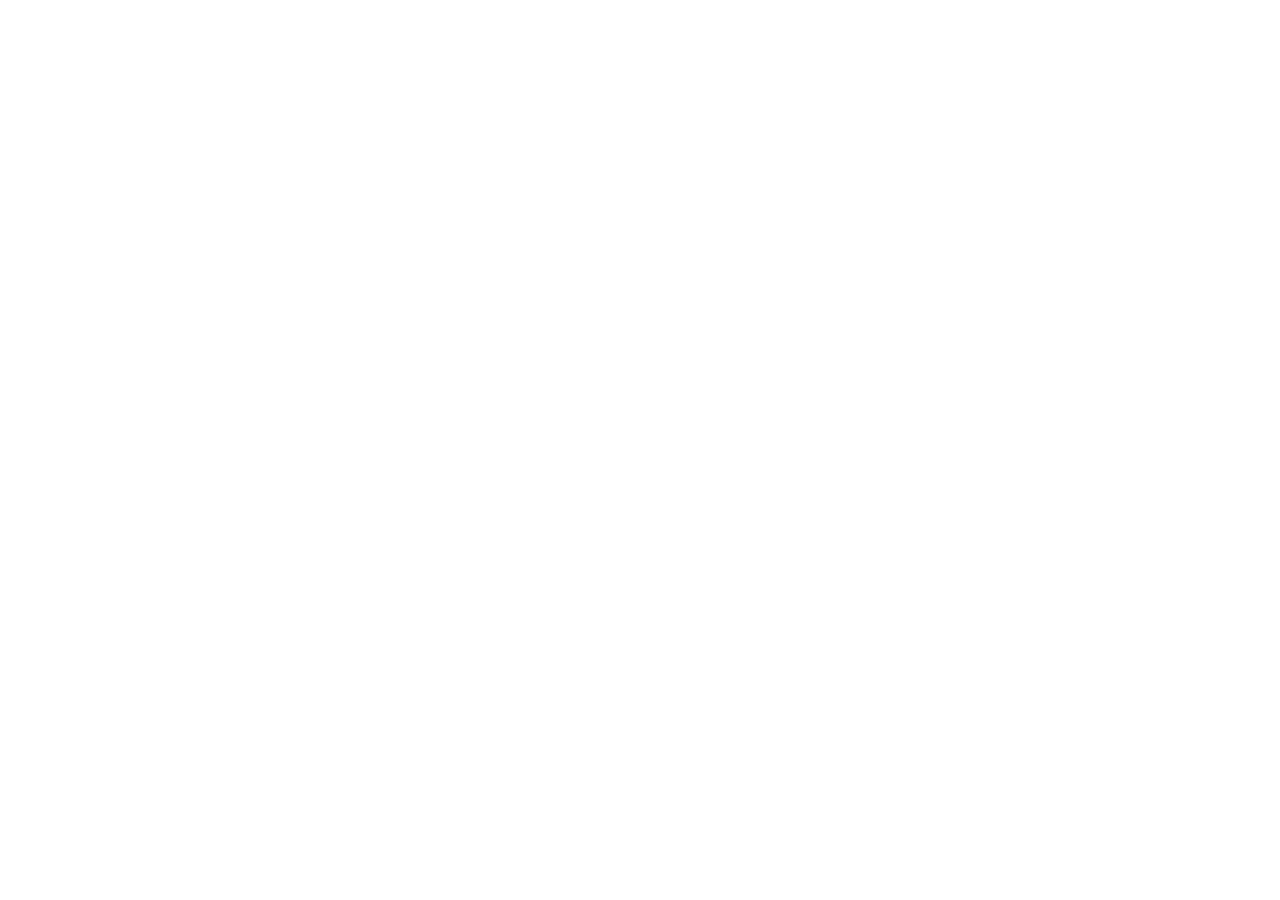
==== KopiNusantara-Kelompok5/index.html @ c33a6845 "Template" ====
<!DOCTYPE html>
<html lang="en">
<head>
    <meta charset="UTF-8">
    <meta name="viewport" content="width=device-width, initial-scale=1.0">
    <link rel="stylesheet" href="style.css">
    <title>Document</title>
</head>
<body>
    
    <script src="script.js"></script>
</body>
</html>
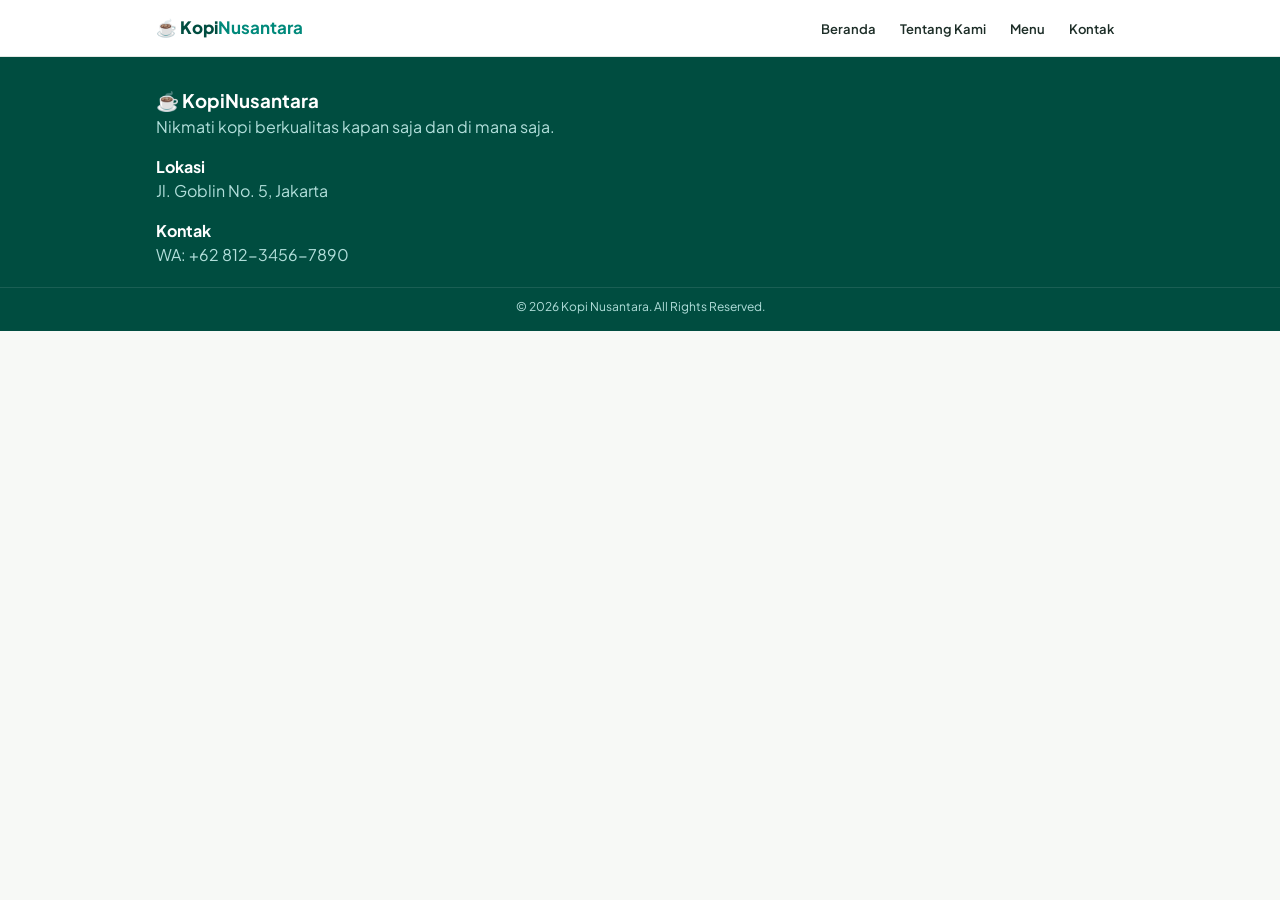
==== commit ed39bffb: "membuat navigation dan footer" ====
--- a/KopiNusantara-Kelompok5/index.html
+++ b/KopiNusantara-Kelompok5/index.html
@@ -1,13 +1,51 @@
 <!DOCTYPE html>
-<html lang="en">
+<html lang="id">
 <head>
     <meta charset="UTF-8">
     <meta name="viewport" content="width=device-width, initial-scale=1.0">
     <link rel="stylesheet" href="style.css">
-    <title>Document</title>
+    <title>Kopi Nusantara - Kelompok 5</title>
+    <link rel="preconnect" href="https://fonts.googleapis.com">
+    <link rel="preconnect" href="https://fonts.gstatic.com" crossorigin>
+    <link href="https://fonts.googleapis.com/css2?family=Plus+Jakarta+Sans:wght@400;500;600;700;800&display=swap" rel="stylesheet">
 </head>
 <body>
-    
-    <script src="script.js"></script>
+
+    <!-- Navigation -->
+    <header class="nav">
+        <div class="wrap nav-box">
+            <a href="#" class="logo">☕ Kopi<b>Nusantara</b></a>
+            <ul class="menu">
+                <li><a href="#beranda">Beranda</a></li>
+                <li><a href="#tentang">Tentang Kami</a></li>
+                <li><a href="#menu">Menu</a></li>
+                <li><a href="#kontak">Kontak</a></li>
+            </ul>
+        </div>
+    </header>
+
+ 
+
+    <!-- Footer -->
+    <footer id="kontak" class="foot">
+        <div class="wrap foot-grid">
+            <div>
+                <h3>☕ KopiNusantara</h3>
+                <p>Nikmati kopi berkualitas kapan saja dan di mana saja.</p>
+            </div>
+            <div>
+                <h4>Lokasi</h4>
+                <p>Jl. Goblin No. 5, Jakarta</p>
+            </div>
+            <div>
+                <h4>Kontak</h4>
+                <p>WA: +62 812-3456-7890</p>
+            </div>
+        </div>
+        <div class="foot-copy">
+            <p>&copy; 2026 Kopi Nusantara. All Rights Reserved.</p>
+        </div>
+    </footer>
+
 </body>
 </html>
--- a/KopiNusantara-Kelompok5/style.css
+++ b/KopiNusantara-Kelompok5/style.css
@@ -0,0 +1,101 @@
+* {
+    margin: 0;
+    padding: 0;
+    box-sizing: border-box;
+}
+
+body {
+    font-family: 'Plus Jakarta Sans', sans-serif;
+    background: #f7f9f6;
+    color: #1c2d27;
+    line-height: 1.5;
+    overflow-x: hidden;
+}
+
+.wrap {
+    width: 100%;
+    max-width: 1000px;
+    padding: 0 16px;
+    margin: 0 auto;
+}
+
+.sec {
+    padding: 40px 0;
+}
+
+/* Navigasi */
+.nav {
+    background: #ffffff;
+    border-bottom: 1px solid #e2e8e4;
+    position: sticky;
+    top: 0;
+    z-index: 100;
+}
+
+.nav-box {
+    display: flex;
+    justify-content: space-between;
+    align-items: center;
+    height: 56px;
+}
+
+.logo {
+    text-decoration: none;
+    color: #004d40;
+    font-size: 17px;
+    font-weight: 800;
+}
+
+.logo b {
+    color: #00897b;
+}
+
+.menu {
+    display: flex;
+    list-style: none;
+    gap: 4px;
+}
+
+.menu a {
+    text-decoration: none;
+    color: #1c2d27;
+    font-weight: 600;
+    font-size: 13px;
+    padding: 6px 10px;
+    border-radius: 6px;
+    transition: 0.2s;
+}
+
+.menu a:hover {
+    background: #f0fdf4;
+    color: #00897b;
+}
+
+.menu a:active {
+    transform: scale(0.95);
+}
+
+/* Footer */
+.foot {
+    background: #004d40;
+    color: #b2dfdb;
+    padding: 30px 0 15px;
+}
+
+.foot-grid {
+    display: grid;
+    gap: 16px;
+}
+
+.foot h3,
+.foot h4 {
+    color: #ffffff;
+}
+
+.foot-copy {
+    text-align: center;
+    margin-top: 20px;
+    padding-top: 10px;
+    border-top: 1px solid rgba(255, 255, 255, 0.1);
+    font-size: 12px;
+}
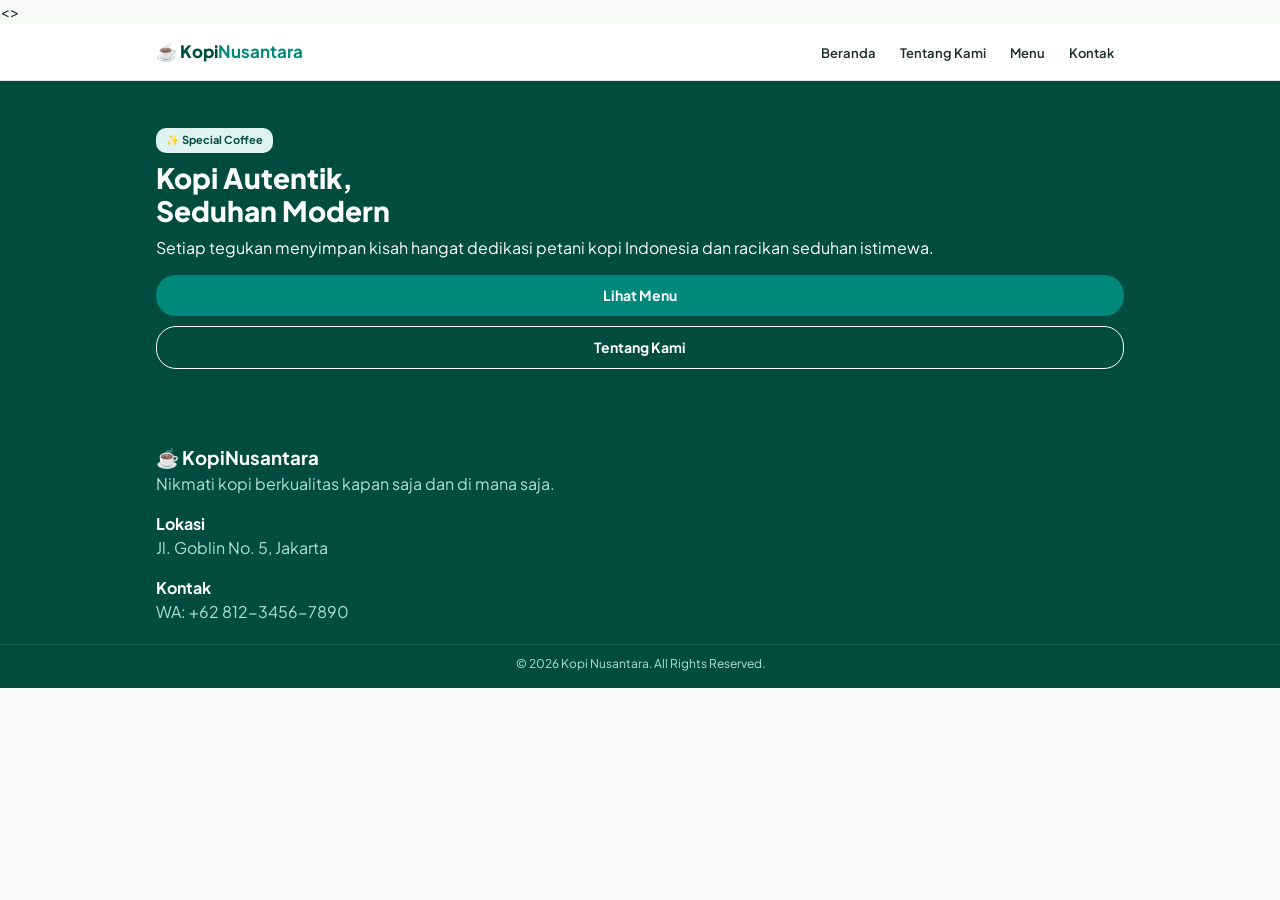
==== commit 88cd73d1: "Membuat Header" ====
--- a/KopiNusantara-Kelompok5/index.html
+++ b/KopiNusantara-Kelompok5/index.html
@@ -9,7 +9,7 @@
     <link rel="preconnect" href="https://fonts.gstatic.com" crossorigin>
     <link href="https://fonts.googleapis.com/css2?family=Plus+Jakarta+Sans:wght@400;500;600;700;800&display=swap" rel="stylesheet">
 </head>
-<body>
+<>
 
     <!-- Navigation -->
     <header class="nav">
@@ -24,7 +24,18 @@
         </div>
     </header>
 
- 
+    <!-- Header -->
+    <section id="beranda" class="header">
+        <div class="wrap header-top">
+            <span class="tag">✨ Special Coffee</span>
+            <h1>Kopi Autentik,<br>Seduhan Modern</h1>
+            <p>Setiap tegukan menyimpan kisah hangat dedikasi petani kopi Indonesia dan racikan seduhan istimewa.</p>
+            <div class="btn-group">
+                <a href="#menu" class="btn btn-menu">Lihat Menu</a>
+                <a href="#tentang" class="btn btn-aboutus">Tentang Kami</a>
+            </div>
+        </div>
+    </section>
 
     <!-- Footer -->
     <footer id="kontak" class="foot">
--- a/KopiNusantara-Kelompok5/style.css
+++ b/KopiNusantara-Kelompok5/style.css
@@ -98,4 +98,64 @@
     padding-top: 10px;
     border-top: 1px solid rgba(255, 255, 255, 0.1);
     font-size: 12px;
+}
+
+.tag {
+    display: inline-block;
+    background: #e0f2f1;
+    color: #004d40;
+    font-size: 11px;
+    font-weight: 700;
+    padding: 4px 10px;
+    border-radius: 10px;
+}
+
+.header {
+    padding: 45px 0;
+    color: #ffffff;
+    background: #004d40;
+}
+
+.header-top h1 {
+    font-size: 28px;
+    font-weight: 800;
+    margin: 8px 0;
+    line-height: 1.2;
+}
+
+.btn-group {
+    display: flex;
+    flex-direction: column;
+    gap: 10px;
+    margin-top: 15px;
+}
+
+.btn {
+    display: inline-block;
+    padding: 10px 18px;
+    border-radius: 20px;
+    text-decoration: none;
+    font-weight: 700;
+    font-size: 14px;
+    text-align: center;
+    transition: 0.15s;
+}
+
+.btn-menu {
+    background: #00897b;
+    color: #ffffff;
+}
+
+.btn-aboutus {
+    border: 1px solid #ffffff;
+    color: #ffffff;
+}
+
+.btn:hover {
+    opacity: 0.9;
+    transform: translateY(-2px);
+}
+
+.btn:active {
+    transform: translateY(1px) scale(0.97);
 }
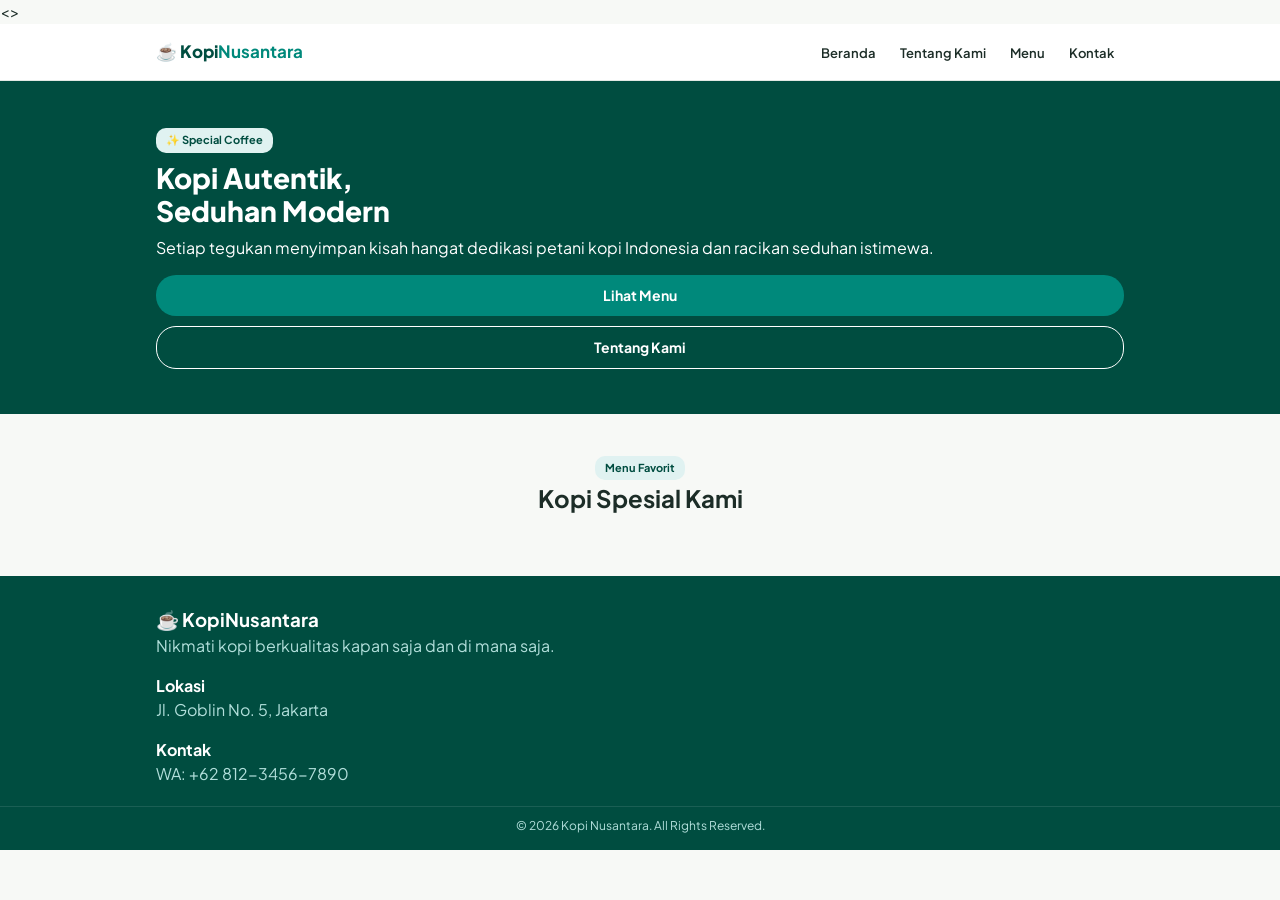
==== commit ec1a572b: "membuat container grid dan style" ====
--- a/KopiNusantara-Kelompok5/index.html
+++ b/KopiNusantara-Kelompok5/index.html
@@ -37,6 +37,18 @@
         </div>
     </section>
 
+    <!-- Menu -->
+    <section id="menu" class="sec wrap">
+        <div class="head">
+            <span class="tag">Menu Favorit</span>
+            <h2>Kopi Spesial Kami</h2>
+        </div>
+
+        <div class="grid">
+            <!-- Menu -->
+        </div>
+    </section>
+    
     <!-- Footer -->
     <footer id="kontak" class="foot">
         <div class="wrap foot-grid">
--- a/KopiNusantara-Kelompok5/style.css
+++ b/KopiNusantara-Kelompok5/style.css
@@ -158,4 +158,86 @@
 
 .btn:active {
     transform: translateY(1px) scale(0.97);
+}
+
+/* Layout Head & Grid */
+.head {
+    text-align: center;
+    margin-bottom: 20px;
+}
+
+.grid {
+    display: grid;
+    grid-template-columns: 1fr;
+    gap: 16px;
+}
+
+/* Card Component */
+.card {
+    background: #ffffff;
+    border-radius: 12px;
+    overflow: hidden;
+    border: 1px solid #e2e8e4;
+    transition: 0.2s;
+    cursor: pointer;
+}
+
+.card:hover {
+    transform: translateY(-3px);
+    box-shadow: 0 6px 15px rgba(0, 0, 0, 0.06);
+}
+
+.card:active {
+    transform: translateY(0) scale(0.98);
+}
+
+.img-box {
+    position: relative;
+    width: 100%;
+    overflow: hidden;
+    aspect-ratio: 4 / 3;
+    border-radius: 8px 8px 0 0;
+}
+
+.img-res {
+    max-width: 100%;
+    height: auto;
+    display: block;
+}
+
+.img-box img {
+    width: 100%;
+    height: 100%;
+    object-fit: cover;
+    transition: 0.3s;
+}
+
+.card:hover .img-box img {
+    transform: scale(1.05);
+}
+
+/* Badges */
+.badge {
+    position: absolute;
+    top: 10px;
+    left: 10px;
+    font-size: 11px;
+    font-weight: 700;
+    padding: 3px 8px;
+    border-radius: 8px;
+}
+
+.badge-bestseller {
+    background: #fff3e0;
+    color: #e65100;
+}
+
+.badge-signature {
+    background: #e0f2f1;
+    color: #004d40;
+}
+
+.badge-new {
+    background: #fff3e0;
+    color: #db6e33;
 }
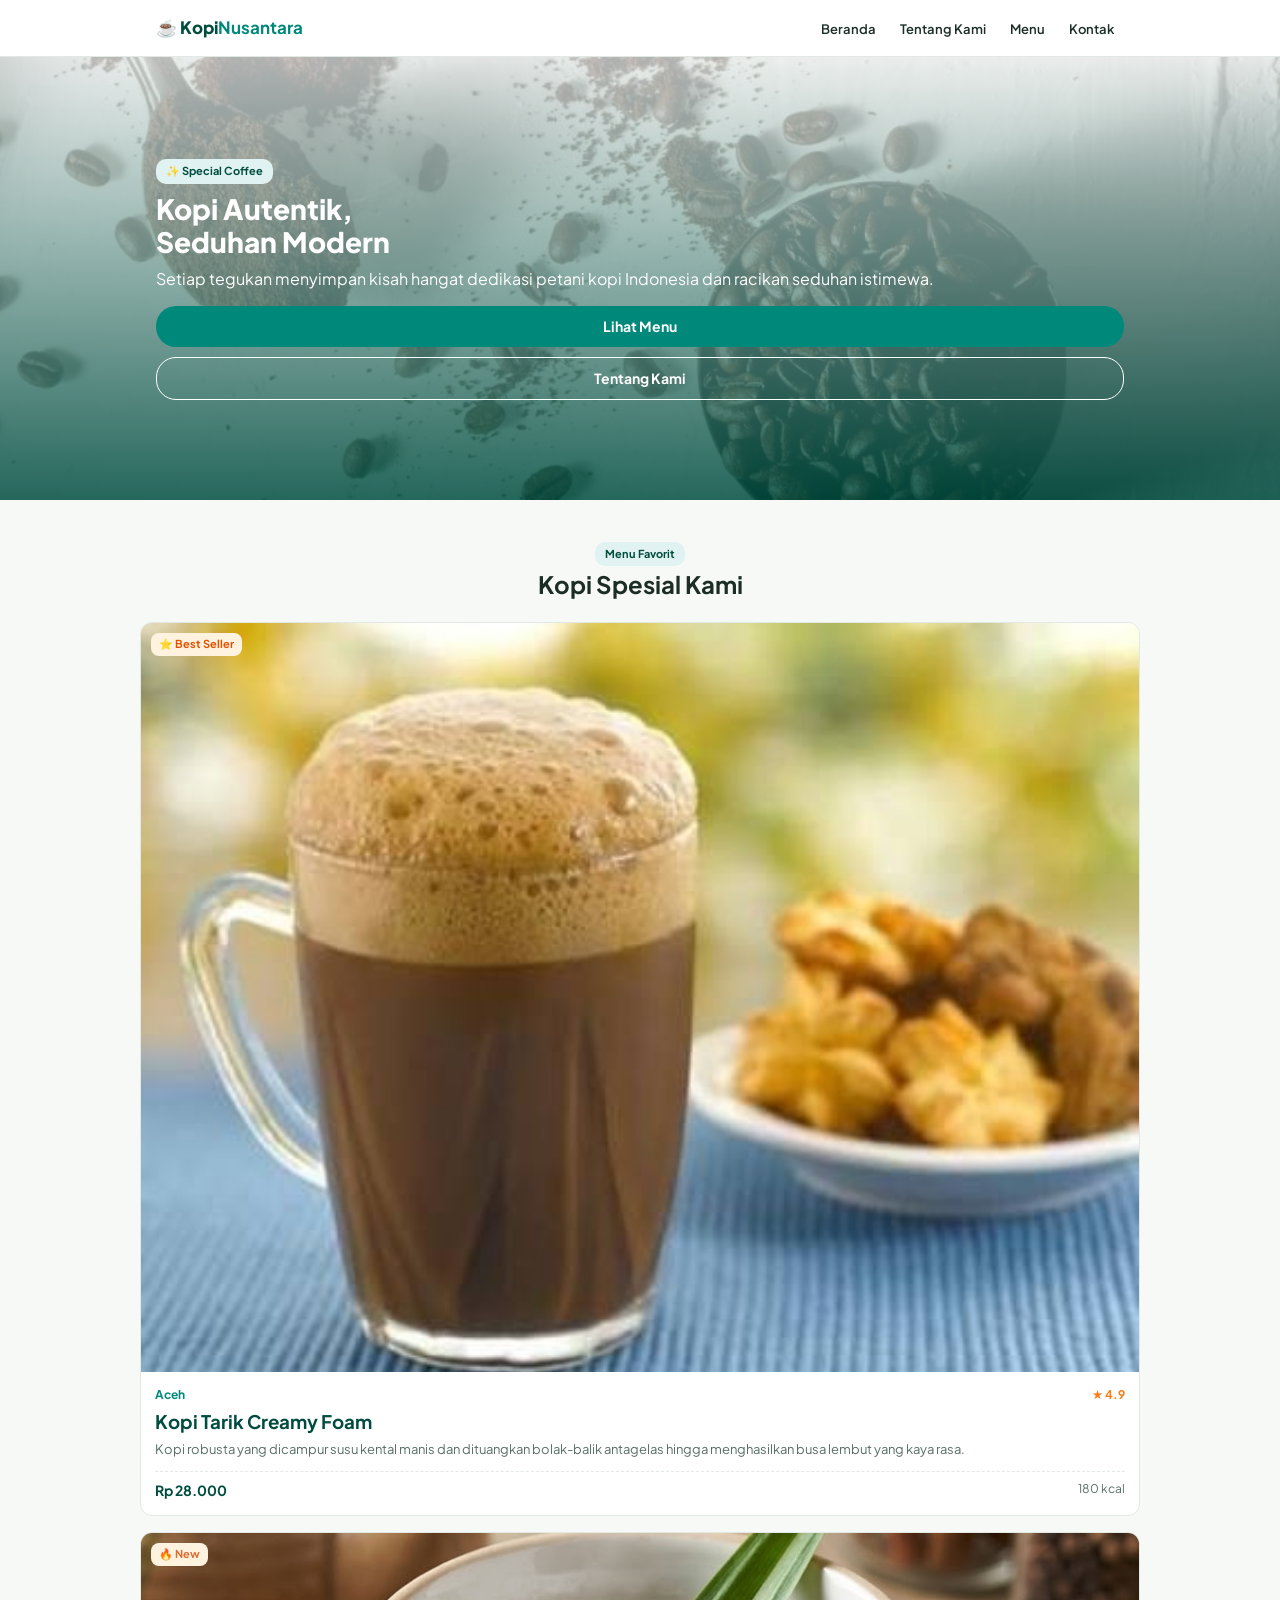
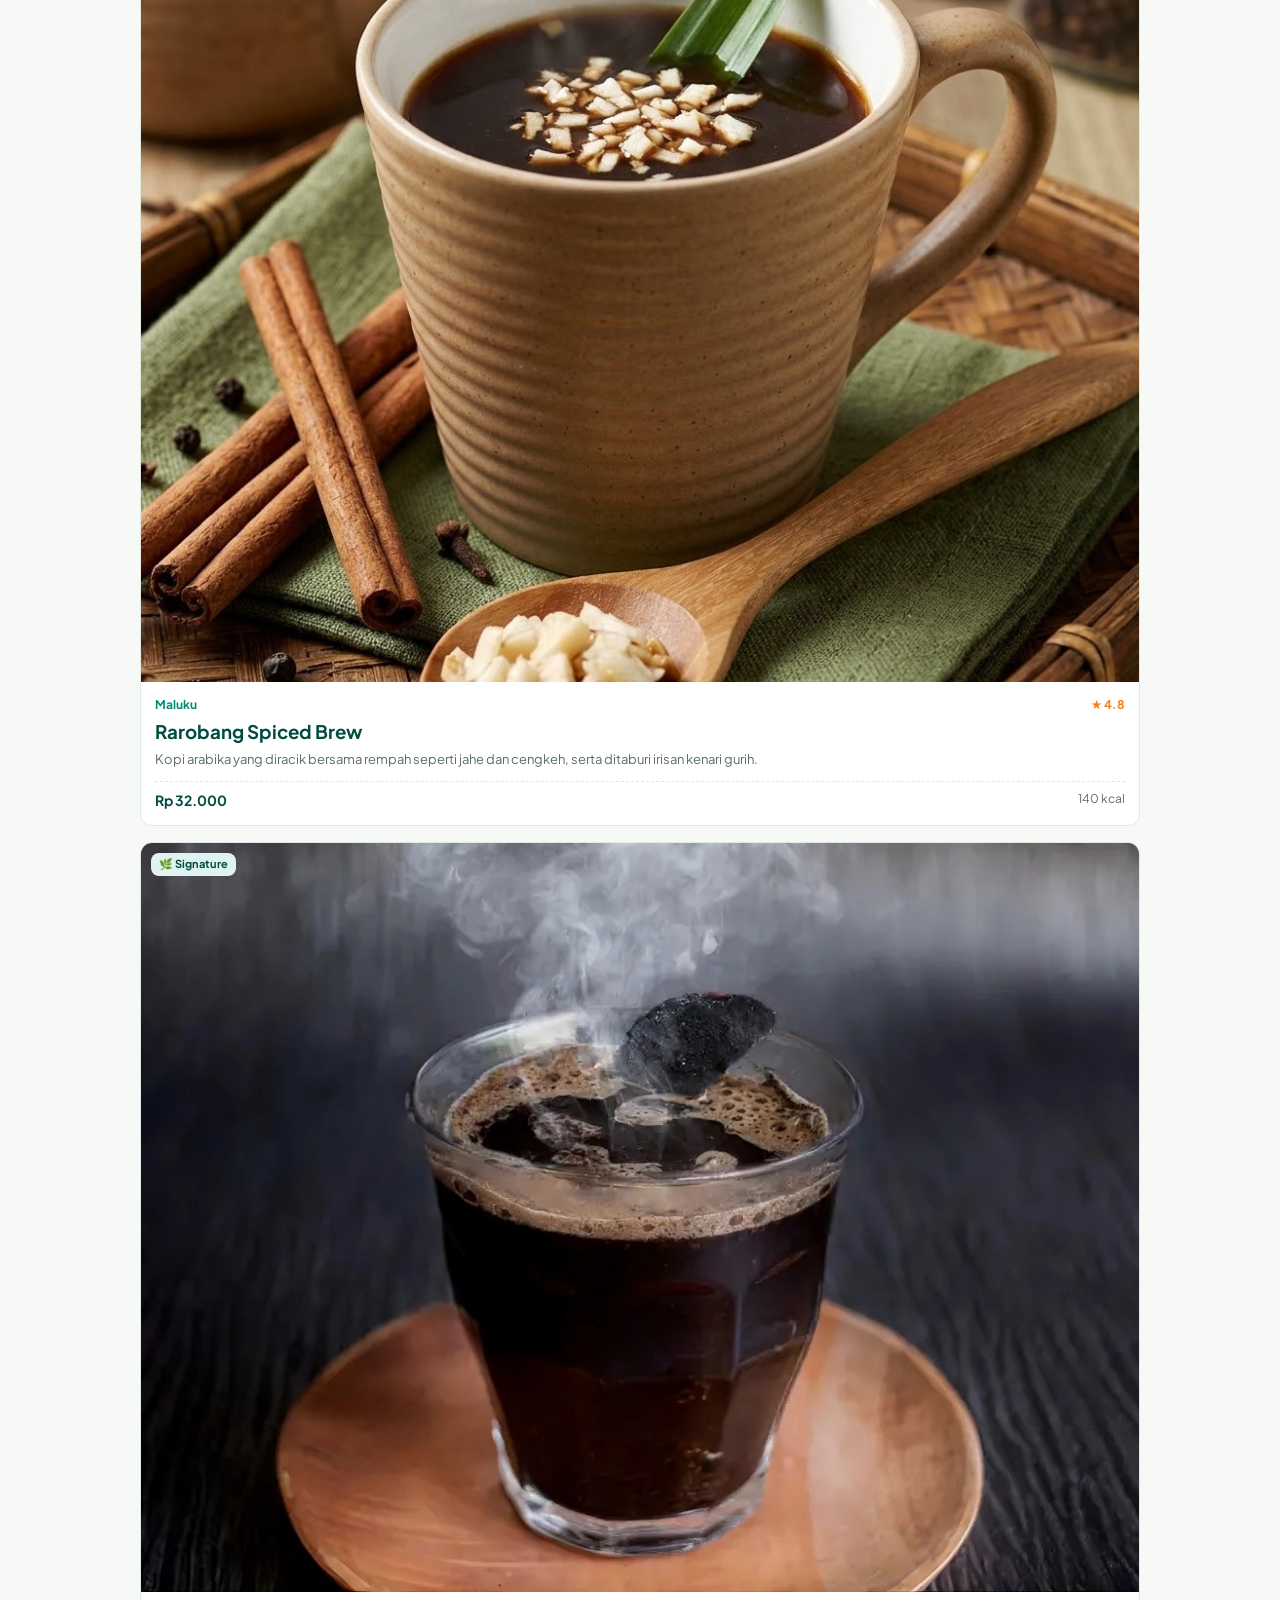
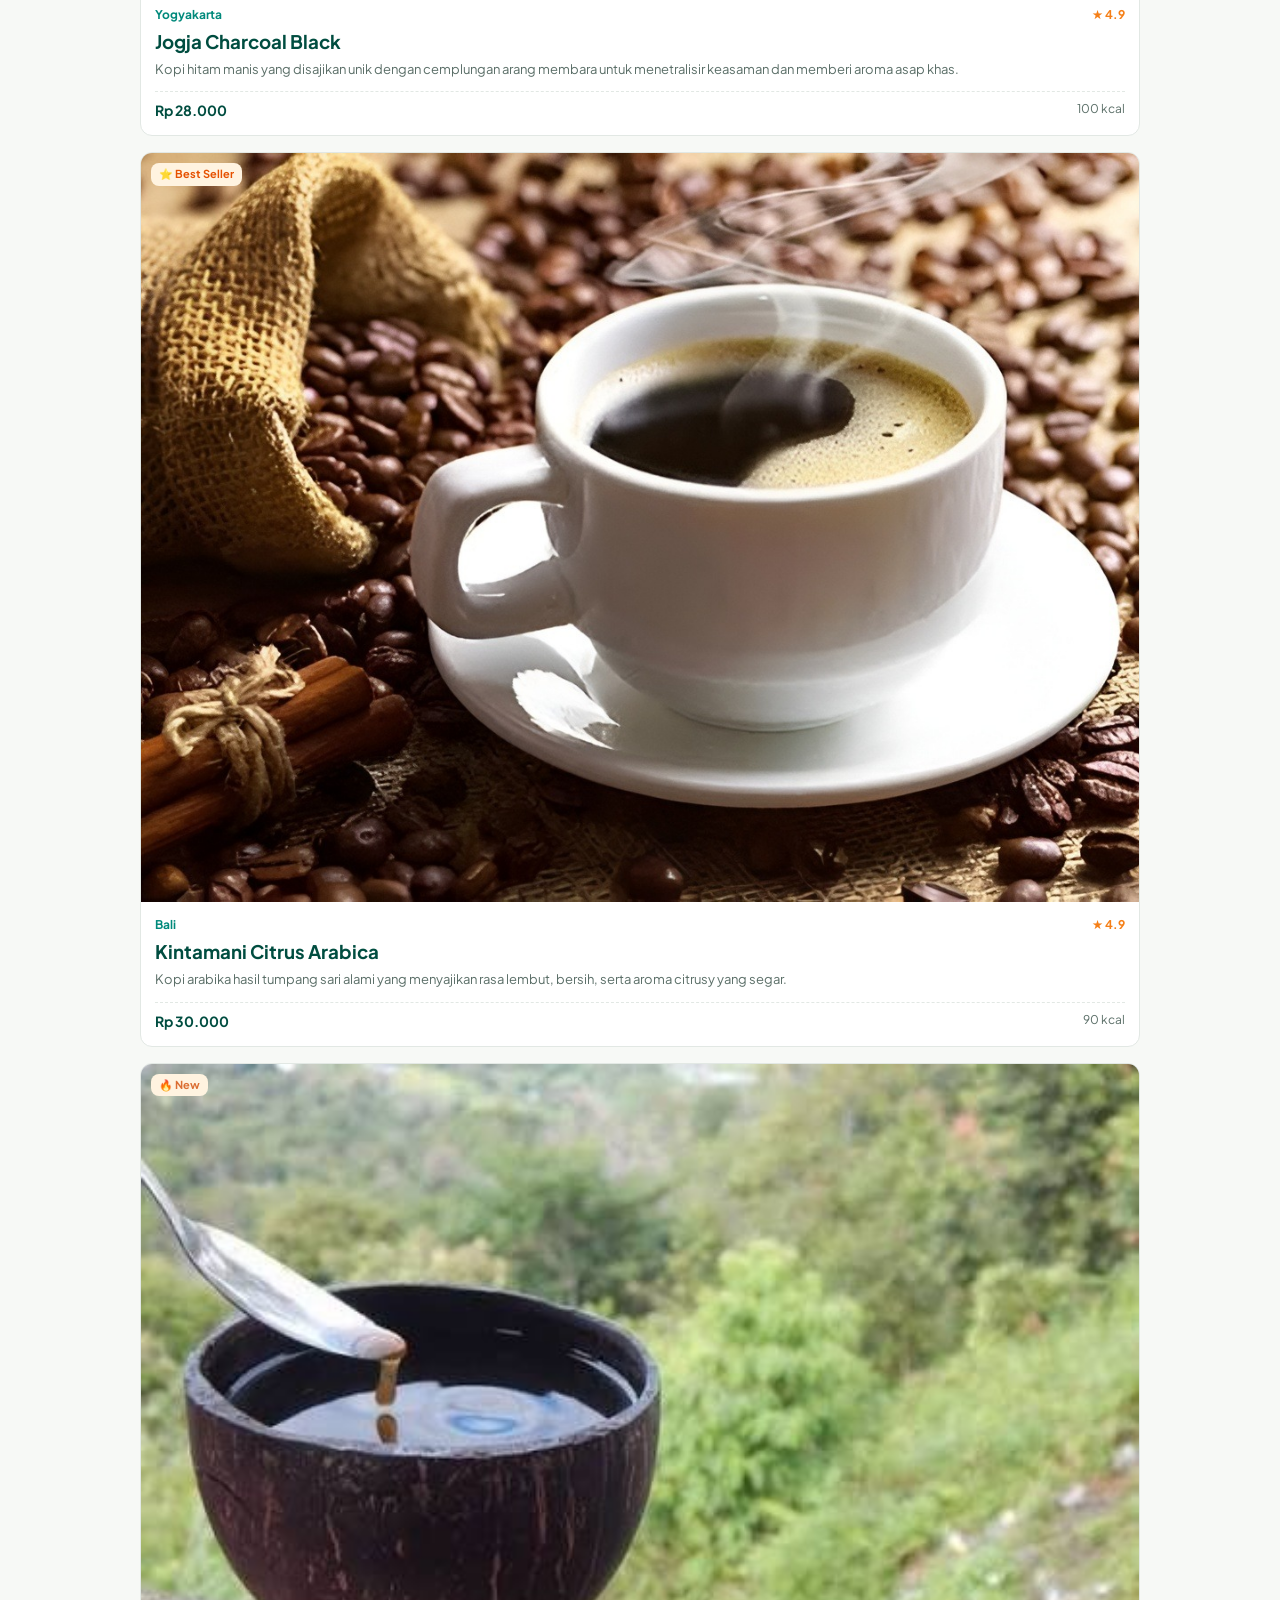
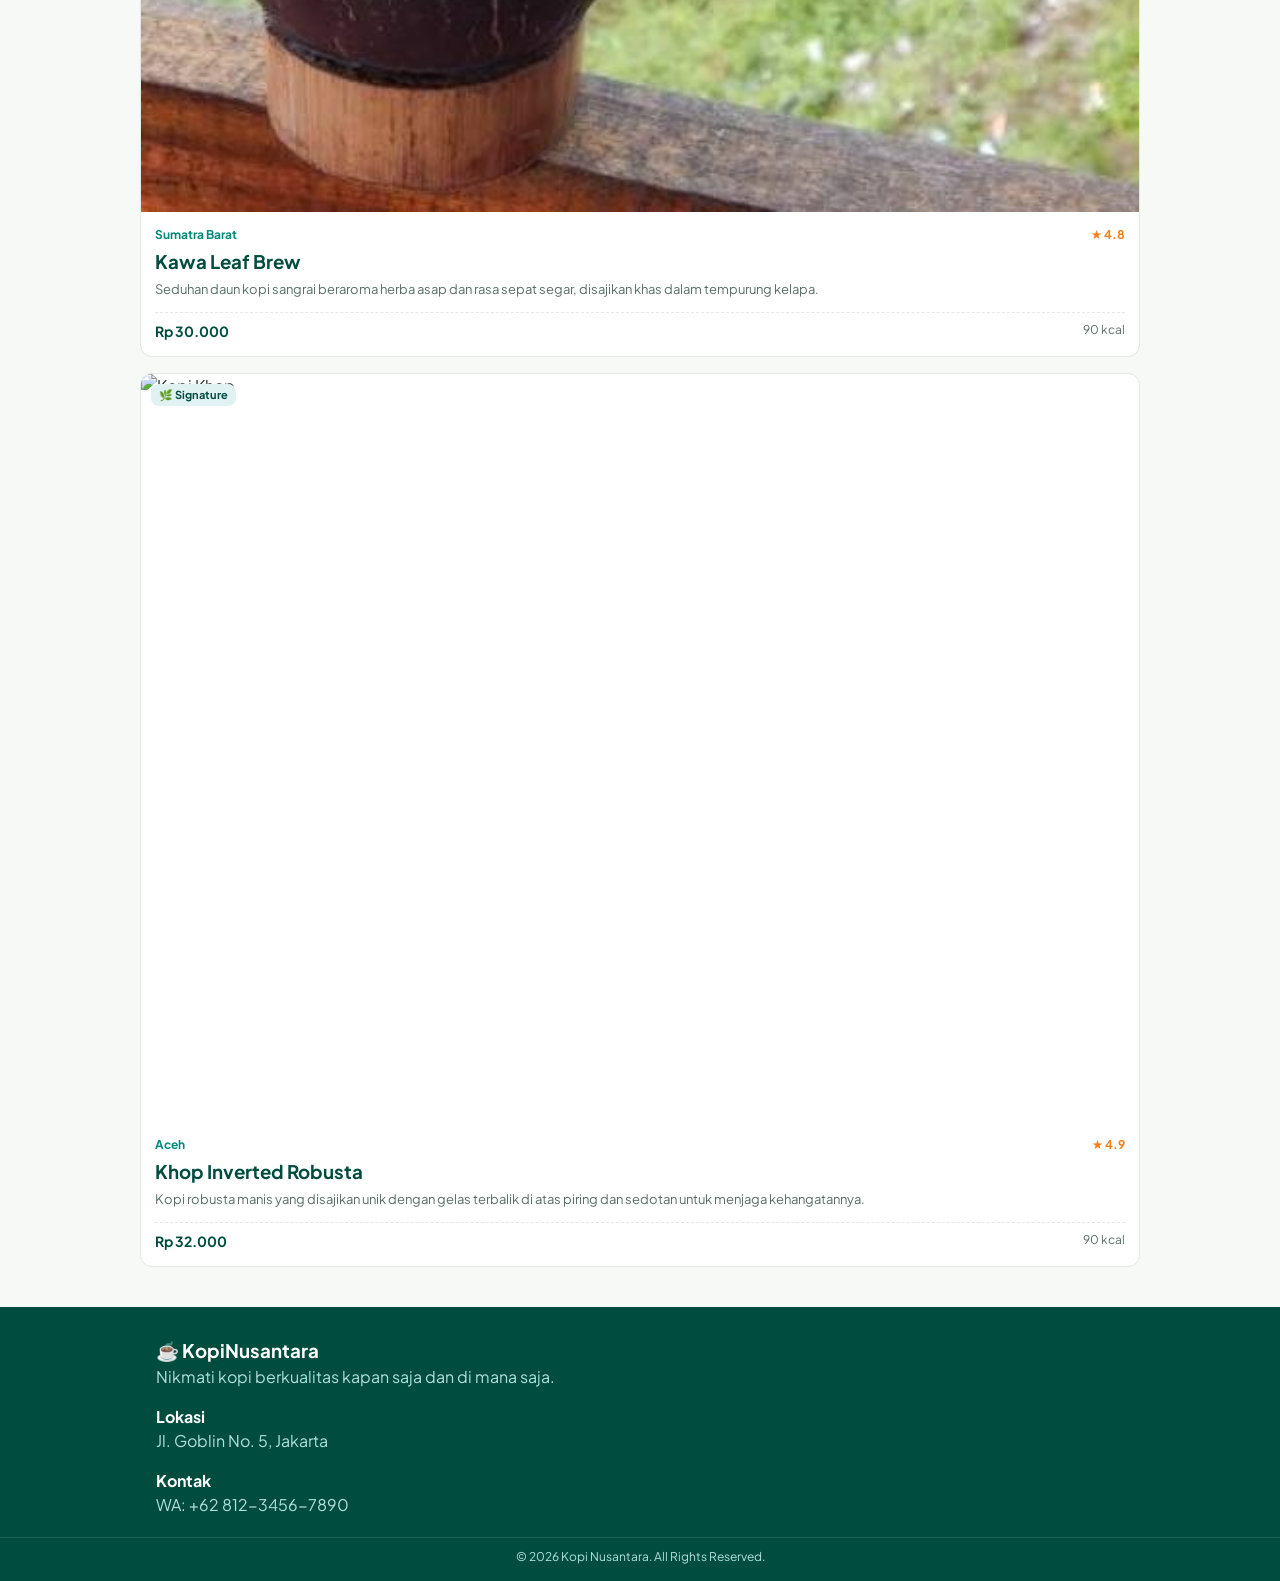
==== commit b2451722: "memasukkan menu dan menambah background header" ====
--- a/KopiNusantara-Kelompok5/index.html
+++ b/KopiNusantara-Kelompok5/index.html
@@ -9,8 +9,6 @@
     <link rel="preconnect" href="https://fonts.gstatic.com" crossorigin>
     <link href="https://fonts.googleapis.com/css2?family=Plus+Jakarta+Sans:wght@400;500;600;700;800&display=swap" rel="stylesheet">
 </head>
-<>
-
     <!-- Navigation -->
     <header class="nav">
         <div class="wrap nav-box">
@@ -45,7 +43,125 @@
         </div>
 
         <div class="grid">
-            <!-- Menu -->
+            <!-- Menu 1 -->
+            <div class="card">
+                <div class="img-box">
+                    <span class="badge badge-bestseller">⭐ Best Seller</span>
+                    <img src="assets/kopitarik.jpeg" alt="Kopi Tarik" class="img-res">
+                </div>
+                <div class="card-txt">
+                    <div class="card-top">
+                        <span class="daerah">Aceh</span>
+                        <span class="rate">★ 4.9</span>
+                    </div>
+                    <h3>Kopi Tarik Creamy Foam</h3>
+                    <p>Kopi robusta yang dicampur susu kental manis dan dituangkan bolak-balik antagelas hingga menghasilkan busa lembut yang kaya rasa.</p>
+                    <div class="card-bot">
+                        <span class="harga">Rp 28.000</span>
+                        <span class="info">180 kcal</span>
+                    </div>
+                </div>
+            </div>
+
+            <!-- Menu 2 -->
+            <div class="card">
+                <div class="img-box">
+                    <span class="badge badge-new">🔥 New</span>
+                    <img src="assets/kopirarobang.jpeg" alt="Kopi Rarobang" class="img-res">
+                </div>
+                <div class="card-txt">
+                    <div class="card-top">
+                        <span class="daerah">Maluku</span>
+                        <span class="rate">★ 4.8</span>
+                    </div>
+                    <h3>Rarobang Spiced Brew</h3>
+                    <p>Kopi arabika yang diracik bersama rempah seperti jahe dan cengkeh, serta ditaburi irisan kenari gurih.</p>
+                    <div class="card-bot">
+                        <span class="harga">Rp 32.000</span>
+                        <span class="info">140 kcal</span>
+                    </div>
+                </div>
+            </div>
+
+            <!-- Menu 3 -->
+            <div class="card">
+                <div class="img-box">
+                    <span class="badge badge-signature">🌿 Signature</span>
+                    <img src="assets/kopijos.jpeg" alt="Kopi Jos" class="img-res">
+                </div>
+                <div class="card-txt">
+                    <div class="card-top">
+                        <span class="daerah">Yogyakarta</span>
+                        <span class="rate">★ 4.9</span>
+                    </div>
+                    <h3>Jogja Charcoal Black</h3>
+                    <p>Kopi hitam manis yang disajikan unik dengan cemplungan arang membara untuk menetralisir keasaman dan memberi aroma asap khas.</p>
+                    <div class="card-bot">
+                        <span class="harga">Rp 28.000</span>
+                        <span class="info">100 kcal</span>
+                    </div>
+                </div>
+            </div>
+
+            <!-- Menu 4 -->
+            <div class="card">
+                <div class="img-box">
+                    <span class="badge badge-bestseller">⭐ Best Seller</span>
+                    <img src="assets/kopikintamani.jpeg" alt="Kopi Kintamani" class="img-res">
+                </div>
+                <div class="card-txt">
+                    <div class="card-top">
+                        <span class="daerah">Bali</span>
+                        <span class="rate">★ 4.9</span>
+                    </div>
+                    <h3>Kintamani Citrus Arabica</h3>
+                    <p>Kopi arabika hasil tumpang sari alami yang menyajikan rasa lembut, bersih, serta aroma citrusy yang segar.</p>
+                    <div class="card-bot">
+                        <span class="harga">Rp 30.000</span>
+                        <span class="info">90 kcal</span>
+                    </div>
+                </div>
+            </div>
+
+            <!-- Menu 5 -->
+            <div class="card">
+                <div class="img-box">
+                    <span class="badge badge-new">🔥 New</span>
+                    <img src="assets/kopikawa.jpeg" alt="Kopi Kawa" class="img-res">
+                </div>
+                <div class="card-txt">
+                    <div class="card-top">
+                        <span class="daerah">Sumatra Barat</span>
+                        <span class="rate">★ 4.8</span>
+                    </div>
+                    <h3>Kawa Leaf Brew</h3>
+                    <p>Seduhan daun kopi sangrai beraroma herba asap dan rasa sepat segar, disajikan khas dalam tempurung kelapa.</p>
+                    <div class="card-bot">
+                        <span class="harga">Rp 30.000</span>
+                        <span class="info">90 kcal</span>
+                    </div>
+                </div>
+            </div>
+
+            <!-- Menu 6 -->
+            <div class="card">
+                <div class="img-box">
+                    <span class="badge badge-signature">🌿 Signature</span>
+                    <img src="assets/kopikhop.jpeg" alt="Kopi Khop" class="img-res">
+                </div>
+                <div class="card-txt">
+                    <div class="card-top">
+                        <span class="daerah">Aceh</span>
+                        <span class="rate">★ 4.9</span>
+                    </div>
+                    <h3>Khop Inverted Robusta</h3>
+                    <p>Kopi robusta manis yang disajikan unik dengan gelas terbalik di atas piring dan sedotan untuk menjaga kehangatannya.</p>
+                    <div class="card-bot">
+                        <span class="harga">Rp 32.000</span>
+                        <span class="info">90 kcal</span>
+                    </div>
+                </div>
+            </div>
         </div>
     </section>
     
--- a/KopiNusantara-Kelompok5/style.css
+++ b/KopiNusantara-Kelompok5/style.css
@@ -23,7 +23,6 @@
     padding: 40px 0;
 }
 
-/* Navigasi */
 .nav {
     background: #ffffff;
     border-bottom: 1px solid #e2e8e4;
@@ -75,7 +74,6 @@
     transform: scale(0.95);
 }
 
-/* Footer */
 .foot {
     background: #004d40;
     color: #b2dfdb;
@@ -111,9 +109,21 @@
 }
 
 .header {
-    padding: 45px 0;
+    padding: 100px 0;
     color: #ffffff;
-    background: #004d40;
+    background: linear-gradient(rgba(233, 238, 237, 0.75), rgba(0, 77, 64, 0.85)),
+                url('assets/background.jpg') center/cover no-repeat;
+}
+
+.header-bg-img {
+    position: absolute;
+    top: 0;
+    left: 0;
+    width: 100%;
+    height: 100%;
+    object-fit: cover;
+    opacity: 0.3;
+    z-index: 1;
 }
 
 .header-top h1 {
@@ -160,7 +170,6 @@
     transform: translateY(1px) scale(0.97);
 }
 
-/* Layout Head & Grid */
 .head {
     text-align: center;
     margin-bottom: 20px;
@@ -172,7 +181,6 @@
     gap: 16px;
 }
 
-/* Card Component */
 .card {
     background: #ffffff;
     border-radius: 12px;
@@ -216,7 +224,6 @@
     transform: scale(1.05);
 }
 
-/* Badges */
 .badge {
     position: absolute;
     top: 10px;
@@ -240,4 +247,56 @@
 .badge-new {
     background: #fff3e0;
     color: #db6e33;
-}+}
+
+.card-txt {
+    padding: 14px;
+}
+
+.card-top,
+.card-bot {
+    display: flex;
+    justify-content: space-between;
+    font-weight: 700;
+}
+
+.card-top {
+    font-size: 12px;
+    margin-bottom: 4px;
+}
+
+.daerah {
+    color: #00897b;
+}
+
+.rate {
+    color: #f57f17;
+}
+
+.card-txt h3 {
+    color: #004d40;
+    margin-bottom: 4px;
+}
+
+.card-txt p {
+    font-size: 13px;
+    color: #5a6e67;
+    margin-bottom: 12px;
+}
+
+.card-bot {
+    border-top: 1px dashed #e2e8e4;
+    padding-top: 8px;
+    font-size: 14px;
+}
+
+.harga {
+    color: #004d40;
+}
+
+.info {
+    font-weight: 400;
+    font-size: 12px;
+    color: #5a6e67;
+}
+
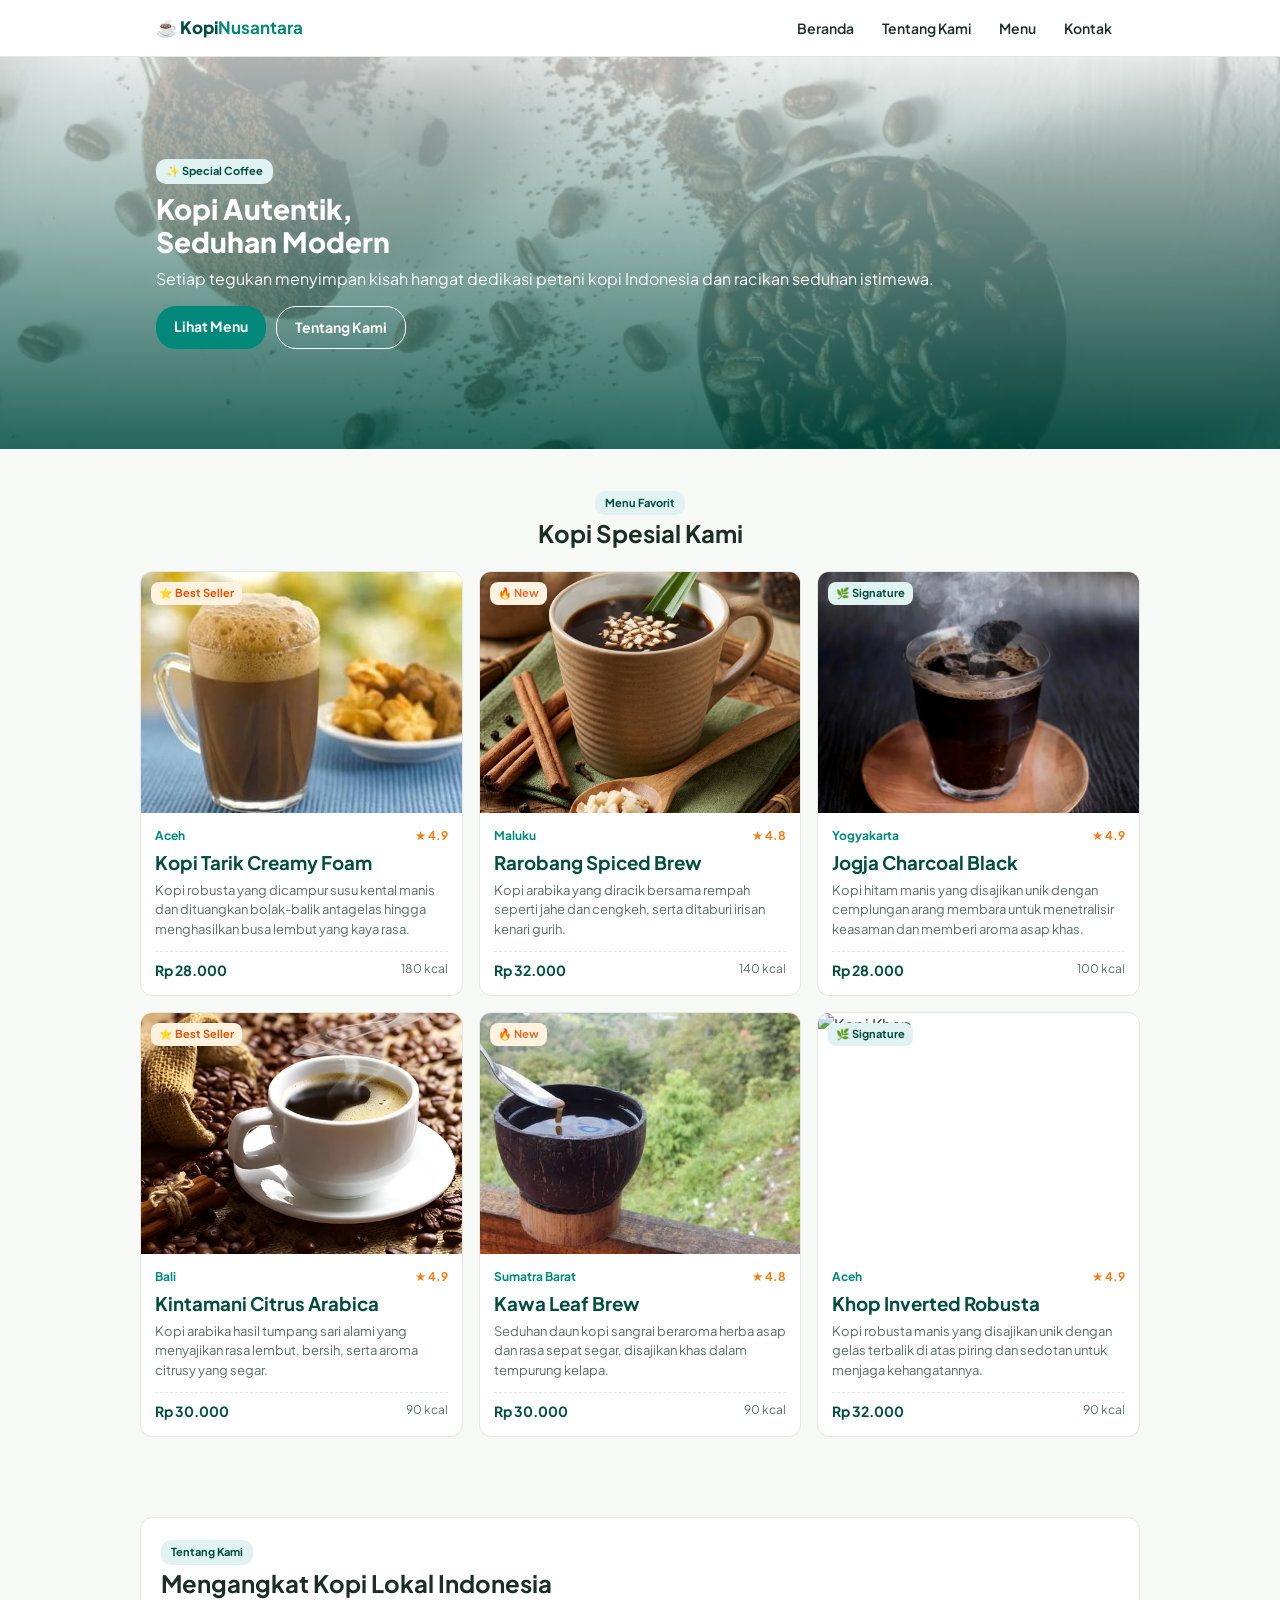
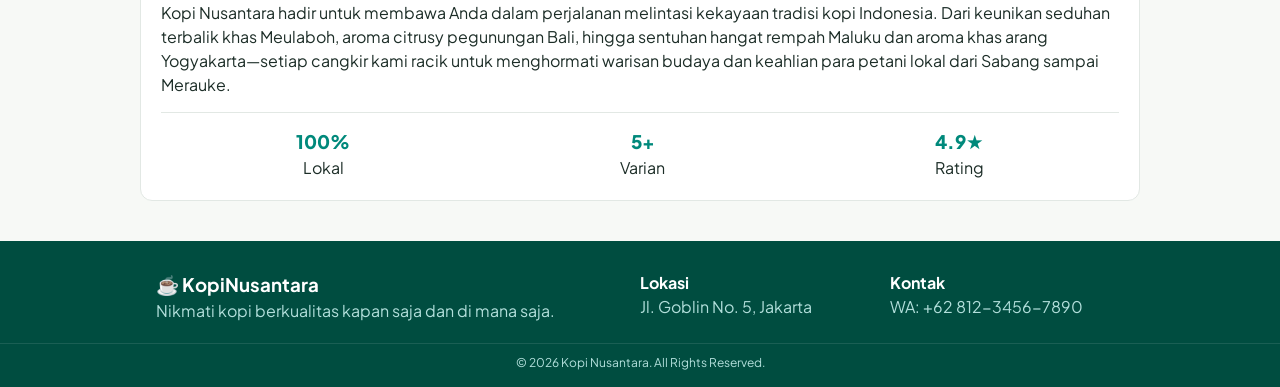
==== commit b1b8b9fe: "menambahkan deskripsi singkat 'tentang kami'" ====
--- a/KopiNusantara-Kelompok5/index.html
+++ b/KopiNusantara-Kelompok5/index.html
@@ -164,6 +164,30 @@
             </div>
         </div>
     </section>
+
+    <!-- Tentang Kami -->
+    <section id="tentang" class="sec wrap">
+        <div class="box-about">
+            <span class="tag">Tentang Kami</span>
+            <h2>Mengangkat Kopi Lokal Indonesia</h2>
+            <p>Kopi Nusantara hadir untuk membawa Anda dalam perjalanan melintasi kekayaan tradisi kopi Indonesia. Dari keunikan seduhan terbalik khas Meulaboh, aroma citrusy pegunungan Bali, hingga sentuhan hangat rempah Maluku dan aroma khas arang Yogyakarta—setiap cangkir kami racik untuk menghormati warisan budaya dan keahlian para petani lokal dari Sabang sampai Merauke.</p>
+            
+            <div class="stats">
+                <div class="stat-box">
+                    <h3>100%</h3>
+                    <p>Lokal</p>
+                </div>
+                <div class="stat-box">
+                    <h3>5+</h3>
+                    <p>Varian</p>
+                </div>
+                <div class="stat-box">
+                    <h3>4.9★</h3>
+                    <p>Rating</p>
+                </div>
+            </div>
+        </div>
+    </section>
     
     <!-- Footer -->
     <footer id="kontak" class="foot">
--- a/KopiNusantara-Kelompok5/style.css
+++ b/KopiNusantara-Kelompok5/style.css
@@ -300,3 +300,45 @@
     color: #5a6e67;
 }
 
+.box-about {
+    background: #ffffff;
+    padding: 20px;
+    border-radius: 12px;
+    border: 1px solid #e2e8e4;
+}
+
+.stats {
+    display: flex;
+    justify-content: space-around;
+    margin-top: 15px;
+    padding-top: 15px;
+    border-top: 1px solid #e2e8e4;
+    text-align: center;
+}
+
+.stats h3 {
+    color: #00897b;
+    font-weight: 800;
+}
+
+@media (min-width: 576px) {
+    .btn-group {
+        flex-direction: row;
+    }
+    .grid {
+        grid-template-columns: repeat(2, 1fr);
+    }
+    .menu a {
+        font-size: 14px;
+        padding: 8px 12px;
+    }
+}
+
+@media (min-width: 993px) {
+    .grid {
+        grid-template-columns: repeat(3, 1fr);
+    }
+    .foot-grid {
+        grid-template-columns: 2fr 1fr 1fr;
+    }
+}
